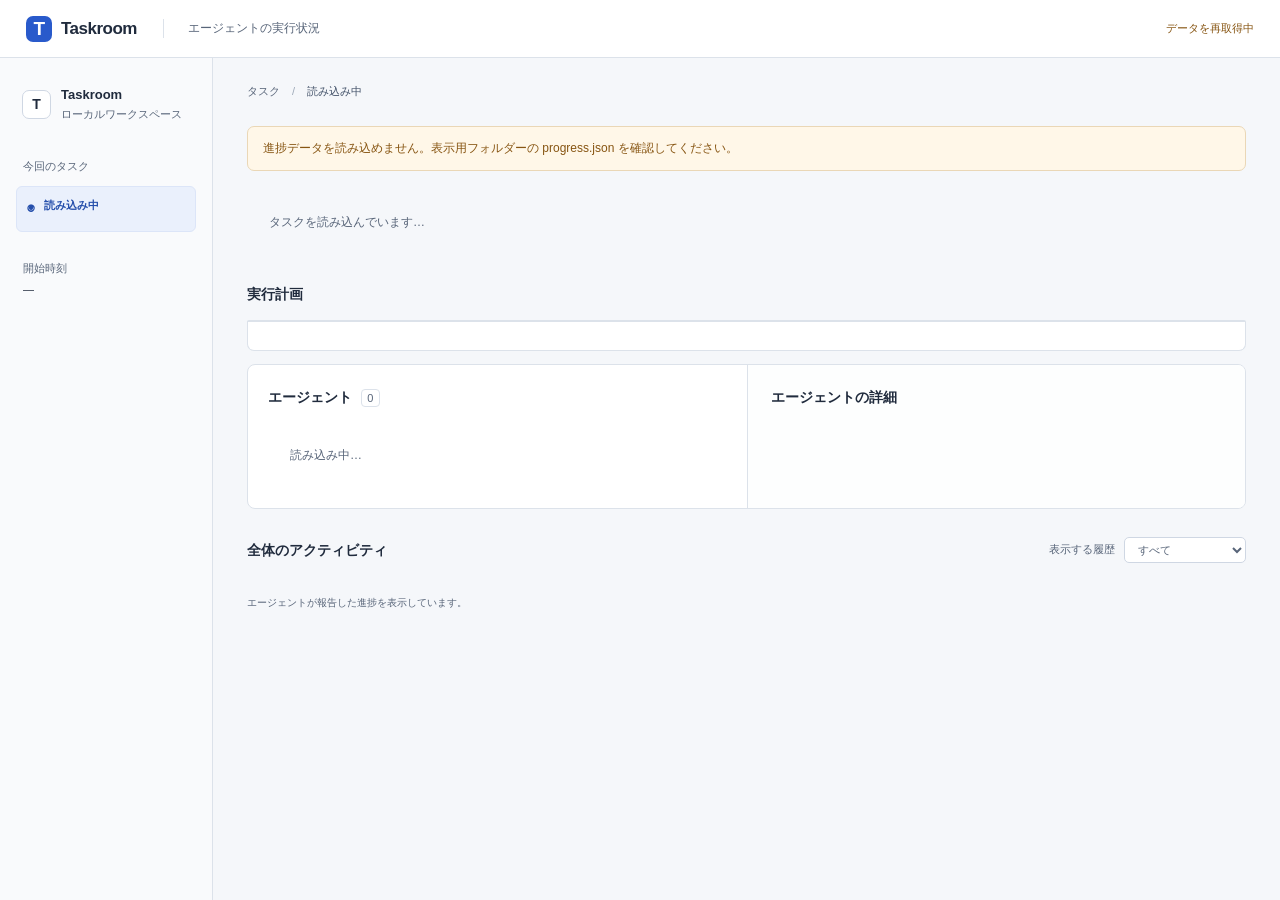
==== skills/task-dashboard/assets/index.html @ 4252da2f "長時間タスク向けの共通ダッシュボードSkillを追加" ====
<!doctype html>
<html lang="ja">
<head>
  <meta charset="utf-8">
  <meta name="viewport" content="width=device-width,initial-scale=1">
  <meta name="color-scheme" content="light">
  <title>Taskroom — タスクの実行状況</title>
  <link rel="icon" href="data:image/svg+xml,%3Csvg xmlns='http://www.w3.org/2000/svg' viewBox='0 0 32 32'%3E%3Crect width='32' height='32' rx='8' fill='%23295acb'/%3E%3Cpath d='M9 10h14M16 10v14' stroke='white' stroke-width='3'/%3E%3C/svg%3E">
  <link rel="stylesheet" href="./styles.css">
  <script type="module" src="./app.mjs"></script>
</head>
<body>
  <a class="skip-link" href="#main">メインコンテンツへ</a>
  <header class="topbar">
    <a class="brand" href="./" aria-label="Taskroom"><span class="brand-mark" aria-hidden="true">T</span>Taskroom</a>
    <span class="topbar-context">エージェントの実行状況</span>
    <span class="connection-label" id="connection-label">読み込み中</span>
  </header>
  <div class="workspace">
    <aside class="sidebar" aria-label="実行の情報">
      <div class="workspace-label"><span class="project-mark" aria-hidden="true">T</span><div>Taskroom<small>ローカルワークスペース</small></div></div>
      <div class="sidebar-section"><span class="section-label">今回のタスク</span><div class="run-selected"><span aria-hidden="true">◉</span><div><span id="sidebar-title">読み込み中</span><small id="run-id"></small></div></div></div>
      <dl class="run-meta"><div><dt>開始時刻</dt><dd id="start-time">—</dd></div></dl>
    </aside>
    <main id="main" tabindex="-1">
      <div class="breadcrumb">タスク <span aria-hidden="true">/</span> <strong id="breadcrumb-run">読み込み中</strong></div>
      <div id="connection-notice" role="status" aria-live="polite" hidden></div>
      <div id="overview"><p class="empty-history">タスクを読み込んでいます…</p></div>
      <section class="plan-section" aria-labelledby="plan-title"><div class="section-heading"><h2 id="plan-title">実行計画</h2><span id="task-count" class="muted"></span></div><div id="phases" class="phase-strip"></div><div id="phase-detail" class="phase-detail"></div></section>
      <div class="work-grid">
        <section class="agents-section" aria-labelledby="agents-title"><div class="section-heading"><h2 id="agents-title">エージェント <span class="count" id="agent-count">0</span></h2></div><div id="agent-list" class="agent-list"><p class="empty-history">読み込み中…</p></div></section>
        <section class="inspector" aria-labelledby="inspector-title" id="inspector"><h2 id="inspector-title">エージェントの詳細</h2></section>
      </div>
      <section class="activity-section" aria-labelledby="activity-title"><div class="section-heading"><h2 id="activity-title">全体のアクティビティ</h2><label class="filter-label">表示する履歴 <select id="activity-filter"><option value="all">すべて</option><option value="milestone">節目</option><option value="issues">確認・エラー</option></select></label></div><div id="activity"></div></section>
      <footer class="page-footer">エージェントが報告した進捗を表示しています。</footer>
    </main>
  </div>
  <div id="announcement" class="sr-only" role="status" aria-live="polite"></div>
  <noscript>この画面の表示にはJavaScriptが必要です。</noscript>
</body>
</html>
---- skills/task-dashboard/assets/styles.css ----
:root{--canvas:#f5f7fa;--surface:#fff;--ink:#202b3d;--muted:#586579;--line:#dce2ea;--blue:#295acb;--blue-bg:#eef3ff;--good:#26734c;--good-bg:#edf7f0;--warning:#875512;--warning-bg:#fff7e8;--danger:#af3541;--danger-bg:#fff1f2;--font:-apple-system,BlinkMacSystemFont,"Hiragino Kaku Gothic ProN","Yu Gothic",sans-serif}
*{box-sizing:border-box}body{margin:0;background:var(--canvas);color:var(--ink);font:13px/1.6 var(--font);-webkit-font-smoothing:antialiased}button,select{font:inherit;color:inherit}button,a,select{-webkit-tap-highlight-color:transparent}button,select{cursor:pointer}button{background:var(--surface);border:1px solid var(--line);border-radius:6px}button:hover{background:#f2f5fa}button:focus-visible,a:focus-visible,select:focus-visible,summary:focus-visible{outline:3px solid #7498ee;outline-offset:3px}a{color:var(--blue)}h1,h2,h3,p{margin:0}h2{font-size:14px;font-weight:650}h3{font-size:12px;font-weight:600}button:disabled{cursor:default}small{font-size:11px}dl,dd{margin:0}strong{font-weight:600}.muted{color:var(--muted)}.small{font-size:11px}.sr-only{position:absolute;width:1px;height:1px;padding:0;margin:-1px;overflow:hidden;clip:rect(0,0,0,0);white-space:nowrap;border:0}.skip-link{position:fixed;top:-80px;left:15px;z-index:10;background:white;padding:10px}.skip-link:focus{top:8px}.topbar{height:58px;display:flex;align-items:center;padding:0 26px;gap:26px;background:var(--surface);border-bottom:1px solid var(--line)}.brand{display:flex;align-items:center;gap:9px;color:var(--ink);text-decoration:none;font-size:17px;font-weight:700;letter-spacing:-.5px}.brand-mark{width:26px;height:26px;border-radius:7px;background:var(--blue);color:white;text-align:center;line-height:26px;font-size:19px}.topbar-context{border-left:1px solid var(--line);padding-left:24px;font-size:12px;color:var(--muted)}.workspace{display:grid;grid-template-columns:213px minmax(0,1fr);min-height:calc(100vh - 58px)}.sidebar{background:#f9fafc;border-right:1px solid var(--line);padding:27px 16px 24px;display:flex;flex-direction:column}.workspace-label{display:flex;gap:10px;align-items:center;font-weight:600;font-size:13px;margin:0 6px 35px}.workspace-label small{display:block;color:var(--muted);font-weight:400;font-size:11px}.project-mark{border:1px solid #cfd7e3;border-radius:7px;width:29px;height:29px;display:grid;place-items:center;font-size:14px;background:white}.section-label{display:block;font-size:11px;color:var(--muted);margin:0 7px 10px}.run-selected{display:flex;gap:9px;background:#eaf0fc;border:1px solid #dce5f8;border-radius:6px;padding:10px;color:#244eab;font-size:11px;font-weight:600}.run-selected>span{font-size:15px}.run-selected small{display:block;color:var(--muted);font-size:11px;font-weight:400;margin-top:3px}.run-meta{margin:28px 7px}.run-meta>div{margin-bottom:19px}.run-meta dt{font-size:11px;color:var(--muted);margin-bottom:3px}.run-meta dd{font-size:11px;font-weight:500}main{max-width:1450px;width:100%;padding:25px 34px 26px;margin:0 auto;min-width:0}.breadcrumb{font-size:11px;color:var(--muted);display:flex;gap:12px;align-items:center;margin-bottom:25px}.breadcrumb span{color:#9da9b8}.breadcrumb strong{color:#435269;font-weight:500}.task-heading{display:flex;justify-content:space-between;align-items:flex-start;gap:20px}.task-heading h1{font-size:25px;font-weight:650;letter-spacing:-.9px;line-height:1.5}.task-subtitle{color:var(--muted);font-size:12px;max-width:690px;margin-top:8px;line-height:1.85}.run-summary{display:flex;gap:20px;align-items:center;margin-top:18px}.summary-item{display:flex;gap:7px;align-items:baseline;font-size:11px;color:var(--muted)}.summary-item strong{font-variant-numeric:tabular-nums;color:var(--ink);font-size:12px;font-weight:500}.status{display:inline-flex;align-items:center;gap:6px;font-size:11px;padding:3px 8px;border-radius:4px;white-space:nowrap;font-weight:550}.status.good{background:var(--good-bg);color:var(--good)}.status.running{background:var(--blue-bg);color:var(--blue)}.status.warning{background:var(--warning-bg);color:var(--warning)}.status.danger{background:var(--danger-bg);color:var(--danger)}.tiny-dot{display:inline-block;flex-shrink:0;width:6px;height:6px;border-radius:50%;background:currentColor}.health-banner{display:flex;gap:12px;align-items:flex-start;border:1px solid #dae6df;background:#f3f8f5;border-radius:7px;padding:13px 15px;margin-top:23px;min-height:66px}.health-banner.warning{border-color:#ead7b6;background:#fff9ef}.health-banner.danger{border-color:#eacbd0;background:var(--danger-bg)}.health-symbol{color:var(--good);border:1px solid #abcbb7;line-height:16px;width:18px;height:18px;text-align:center;border-radius:50%;font-size:11px;margin-top:1px;flex-shrink:0}.warning .health-symbol{color:var(--warning);border-color:#c8a36b}.danger .health-symbol{color:var(--danger);border-color:#d48e96}.health-banner strong{font-size:12px}.health-banner p{font-size:11px;color:var(--muted);margin-top:2px}.health-banner button{margin-left:auto;flex-shrink:0;align-self:center;font-size:11px;padding:5px 10px;background:transparent;border-color:#d8bf99;color:var(--warning)}.section-heading{display:flex;align-items:center;justify-content:space-between;gap:10px;margin-bottom:15px}.section-heading>.muted{font-size:11px}.plan-section{margin-top:29px}.phase-strip{display:grid;grid-auto-flow:column;grid-auto-columns:minmax(85px,1fr);border:1px solid var(--line);border-radius:7px 7px 0 0;overflow-y:hidden;overflow-x:auto;background:white}.phase-button{position:relative;display:flex;gap:9px;align-items:center;border:0;border-radius:0;padding:14px 13px;text-align:left;min-width:0}.phase-button+button{border-left:1px solid var(--line)}.phase-button[aria-pressed=true]{background:var(--blue-bg)}.phase-button.current::after{content:"";position:absolute;bottom:0;left:0;right:0;height:3px;background:var(--blue)}.phase-number{width:21px;height:21px;display:grid;place-items:center;border:1px solid #cfd7e1;border-radius:50%;color:#748194;flex-shrink:0;font-size:11px}.phase-button.done .phase-number{background:var(--good-bg);color:var(--good);border-color:#c1d8c9}.phase-button.current .phase-number{background:var(--blue);color:white;border-color:var(--blue)}.phase-label{font-size:12px;font-weight:550}.phase-label small{display:block;font-size:10px;color:var(--muted);font-weight:400}.work-grid{display:grid;grid-template-columns:minmax(0,1fr) minmax(0,1fr);border:1px solid var(--line);border-radius:8px;background:white;margin-top:13px;overflow:hidden}.agents-section{padding:21px 20px;min-width:0}.count{display:inline-grid;place-items:center;border:1px solid var(--line);border-radius:4px;font-size:11px;width:19px;height:18px;color:var(--muted);margin-left:5px;font-weight:500}.agent-list{display:flex;flex-direction:column;gap:8px}.agent-row{width:100%;text-align:left;padding:14px 12px;border:1px solid transparent;position:relative;background:white}.agent-row.child{margin-left:19px;width:calc(100% - 19px)}.agent-row.child::before{content:"";position:absolute;left:-12px;top:-10px;height:39px;width:9px;border-left:1px solid #d2dae6;border-bottom:1px solid #d2dae6;border-bottom-left-radius:4px}.agent-row[aria-pressed=true]{border-color:#c6d5f5;background:#f4f7ff}.agent-row[aria-pressed=true]::after{content:"";position:absolute;left:-1px;top:11px;bottom:11px;width:3px;background:var(--blue);border-radius:2px}.agent-top{display:flex;gap:9px;align-items:center}.avatar{height:29px;width:29px;border:1px solid #d6deec;background:#f5f7fb;border-radius:7px;display:grid;place-items:center;font-size:11px;font-weight:600;color:#566983;flex-shrink:0}.avatar.manager{color:#4c5c8c;background:#eef0f9}.agent-name{font-size:12px;font-weight:600}.agent-role{font-size:11px;color:var(--muted);margin-top:1px}.agent-top .status{margin-left:auto;font-size:10px;padding:2px 6px}.agent-model{margin:10px 0 0 38px;color:var(--muted);font-size:11px;display:flex;align-items:center;gap:6px}.model-symbol{font-size:12px;color:#71809a}.agent-age{margin-left:auto;font-variant-numeric:tabular-nums}.agent-current{font-size:11px;color:#4c5b70;margin:8px 0 0 38px;line-height:1.8}.inspector{border-left:1px solid var(--line);padding:21px 23px;background:#fdfefe;min-width:0}.inspector-header{display:flex;gap:10px;align-items:center}.inspector-header h2{font-size:14px}.inspector-header p{font-size:11px;color:var(--muted)}.inspector-header .status{margin-left:auto;font-size:10px}.work-label{font-size:11px;color:var(--muted);margin-bottom:7px}.current-work{font-size:12px;line-height:1.9}.history-heading{display:flex;justify-content:space-between;margin:19px 0 12px;border-top:1px solid var(--line);padding-top:17px}.history-heading span{font-size:11px;color:var(--muted)}.agent-history{padding:0;list-style:none;margin:0}.agent-history li{display:grid;grid-template-columns:37px 1fr;gap:10px;padding:0 0 15px;position:relative}.agent-history li:not(:last-child)::before{content:"";position:absolute;left:46px;top:13px;bottom:-1px;border-left:1px solid var(--line)}.agent-history time{font-size:10px;color:var(--muted);font-variant-numeric:tabular-nums;padding-top:1px}.history-item{position:relative;padding-left:13px}.history-item::before{content:"";position:absolute;left:-3px;top:6px;width:6px;height:6px;background:#a0aec1;border-radius:50%;outline:3px solid #fdfefe}.agent-history li:first-child .history-item::before{background:var(--blue)}.history-item strong{display:block;font-size:11px;font-weight:500}.history-item p{font-size:11px;line-height:1.75;color:var(--muted);margin-top:3px}.deliverables{border-top:1px solid var(--line);padding-top:13px;margin-top:3px}.deliverables summary{font-size:11px;color:var(--muted);cursor:pointer}.deliverables ul{padding-left:18px;font-size:11px;color:var(--muted);line-height:2}.activity-section{margin-top:28px}.filter-label{display:flex;align-items:center;gap:9px;font-size:11px;color:var(--muted)}select{background:white;border:1px solid #cfd7e3;border-radius:5px;padding:5px 25px 5px 9px;font-size:11px}.activity-list{background:white;border:1px solid var(--line);border-radius:7px;overflow:hidden}.activity-row{display:grid;grid-template-columns:53px 110px 1fr 55px;align-items:start;gap:13px;padding:11px 14px;font-size:11px}.activity-row+.activity-row{border-top:1px solid #edf0f5}.activity-row time{font-size:11px;color:var(--muted);font-variant-numeric:tabular-nums}.activity-actor{color:var(--muted);font-size:11px}.activity-message{display:flex;align-items:baseline;gap:9px;min-width:0}.activity-message strong{font-weight:500}.activity-message p{font-size:11px;color:var(--muted);white-space:nowrap;text-overflow:ellipsis;overflow:hidden}.event-kind{font-size:10px;text-align:right;color:var(--muted)}.event-kind.error{color:var(--danger)}.event-kind.warning{color:var(--warning)}.empty-history{padding:22px;font-size:12px;color:var(--muted)}.page-footer{display:flex;justify-content:space-between;color:var(--muted);font-size:10px;padding:17px 0 22px;gap:12px}
@media(min-width:1550px){main{padding-left:48px;padding-right:48px}.task-heading h1{font-size:27px}.work-grid{grid-template-columns:1fr 1fr}.agent-row{padding:17px 15px}.inspector{padding:23px 28px}}
@media(max-width:1200px){.workspace{grid-template-columns:180px minmax(0,1fr)}main{padding:23px}.sidebar{padding-left:12px;padding-right:12px}.phase-button{padding:12px 9px;gap:6px}.phase-label{font-size:11px}.agents-section{padding:18px 13px}.inspector{padding:18px}.agent-top{gap:6px}.agent-top .status{font-size:10px}.agent-current,.agent-model{margin-left:35px}.activity-message{display:block}.activity-message p{margin-top:2px}}
@media(max-width:980px){.workspace{grid-template-columns:1fr}.sidebar{display:none}.topbar{padding:0 22px}.work-grid{grid-template-columns:1fr 1fr}.task-subtitle{max-width:570px}.phase-label small{font-size:10px}}
@media(max-width:680px){body{font-size:12px}.topbar{height:52px;padding:0 16px;gap:12px}.topbar-context{display:none}main{padding:20px 16px}.breadcrumb{margin-bottom:18px;font-size:11px}.task-heading h1{font-size:22px}.task-subtitle{font-size:11px}.task-heading{gap:10px}.task-heading>.status{margin-top:5px}.run-summary{flex-wrap:wrap;gap:9px 16px}.summary-item{font-size:11px}.summary-item strong{font-size:11px}.health-banner{padding:12px;gap:9px;flex-wrap:wrap}.health-banner>div{flex:1;min-width:180px}.health-banner button{margin-left:27px}.phase-button{display:flex;flex-direction:column;align-items:center;gap:6px;padding:12px 3px}.phase-label{font-size:11px;text-align:center}.phase-label small{font-size:10px}.work-grid{grid-template-columns:1fr;margin-top:8px}.agents-section{padding:18px 15px}.inspector{border-left:0;border-top:1px solid var(--line);padding:20px}.activity-row{grid-template-columns:36px 78px 1fr;gap:8px;padding:11px}.activity-message strong{font-size:11px}.activity-message p{white-space:normal;font-size:10px}.activity-actor{font-size:10px}.event-kind{display:none}.page-footer{flex-direction:column;gap:3px}.filter-label{font-size:10px}.filter-label select{max-width:95px}.inspector-header .status{font-size:11px}.agent-top .status{font-size:11px}}
@media(prefers-reduced-motion:reduce){*{scroll-behavior:auto!important}}

.phase-detail{background:#fff;border:1px solid var(--line);border-top:0;border-radius:0 0 7px 7px;padding:13px 16px 15px}.phase-detail h3{font-size:11px;color:var(--muted);font-weight:500;margin-bottom:9px}.phase-work-list{list-style:none;padding:0;margin:0;display:grid;grid-template-columns:repeat(auto-fit,minmax(165px,1fr));gap:10px 24px}.phase-work-item{display:flex;align-items:baseline;gap:7px;font-size:11px;flex-wrap:wrap}.phase-work-item:has(>.phase-work-list){display:block}.phase-work-item>strong{font-size:11px;font-weight:550}.phase-work-item .phase-work-list{display:flex;flex-direction:column;gap:6px;margin-top:7px}.work-symbol{font-size:10px;color:#738197}.completed>.work-symbol{color:var(--good)}.running>.work-symbol{color:var(--blue)}.waiting>.work-symbol{color:var(--warning)}.failed>.work-symbol{color:var(--danger)}.failed>.work-state{color:var(--danger)}.work-state{font-size:10px;color:var(--muted);margin-left:auto}.phase-work-item:has(>.phase-work-list)+.phase-work-item:not(:has(>.phase-work-list)){align-content:start}.phase-work-item:has(>.phase-work-list)+.phase-work-item:not(:has(>.phase-work-list)) .work-state{margin-left:0}.inspector-meta{display:flex;flex-wrap:wrap;gap:12px 22px;margin:17px 0 20px;padding:0 0 15px;border-bottom:1px solid var(--line)}.inspector-meta dt{font-size:10px;color:var(--muted);margin-bottom:4px}.inspector-meta dd{font-size:11px;font-variant-numeric:tabular-nums}.launch-label{display:inline-block;color:#5c6475;border:1px solid #dce2ea;border-radius:3px;font-size:9px;padding:0 4px;margin-left:7px}.agent-issue{font-size:11px;padding:9px 11px;background:var(--warning-bg);color:var(--warning);border-radius:5px;margin:12px 0 6px}.agent-issue.danger{background:var(--danger-bg);color:var(--danger)}
@media(max-width:680px){.phase-strip{grid-auto-columns:minmax(66px,1fr)}.phase-detail{padding:12px}.phase-work-list{grid-template-columns:1fr;gap:12px}.phase-work-item .phase-work-list{padding-left:10px}.launch-label{font-size:9px}.agent-role{font-size:10px}.inspector-meta{gap:10px 18px}}

.connection-label{margin-left:auto;font-size:11px;color:var(--good)}.connection-label.offline{color:var(--warning)}.connection-notice{border:1px solid #ead7b6;background:var(--warning-bg);color:var(--warning);padding:12px 15px;border-radius:7px;margin-bottom:20px;font-size:12px}.connection-notice[hidden]{display:none}.agent-row.child{margin-left:calc(19px * var(--depth,1));width:calc(100% - 19px * var(--depth,1))}.agent-name,.agent-role,.agent-model,.current-work,.task-subtitle,.phase-work-item,.history-item,.activity-message{overflow-wrap:anywhere}.agent-top>div{min-width:0}.agent-model{flex-wrap:wrap}.agent-history{max-height:420px;overflow-y:auto}.phase-detail>.empty-history{padding:6px 0}.status{flex-shrink:0}

.agent-row[data-depth="0"]{--depth:0}.agent-row[data-depth="1"]{--depth:1}.agent-row[data-depth="2"]{--depth:2}.agent-row[data-depth="3"]{--depth:3}.agent-row[data-depth="4"]{--depth:4}

.status.neutral{background:#eef1f5;color:var(--muted)}
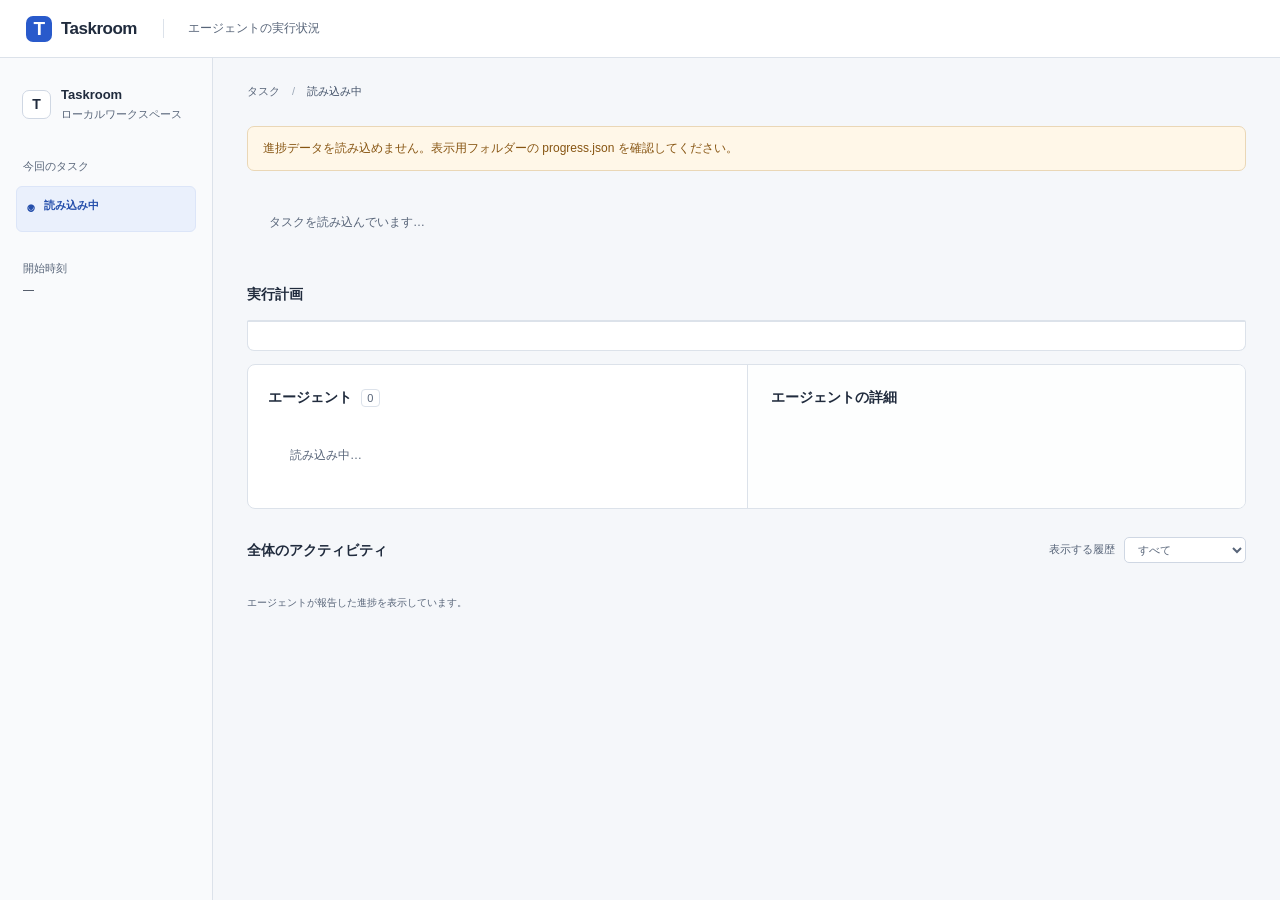
==== commit ae1f001f: "ダッシュボードの子エージェント更新と進捗表示を修正" ====
--- a/skills/task-dashboard/assets/index.html
+++ b/skills/task-dashboard/assets/index.html
@@ -14,7 +14,6 @@
   <header class="topbar">
     <a class="brand" href="./" aria-label="Taskroom"><span class="brand-mark" aria-hidden="true">T</span>Taskroom</a>
     <span class="topbar-context">エージェントの実行状況</span>
-    <span class="connection-label" id="connection-label">読み込み中</span>
   </header>
   <div class="workspace">
     <aside class="sidebar" aria-label="実行の情報">
--- a/skills/task-dashboard/assets/styles.css
+++ b/skills/task-dashboard/assets/styles.css
@@ -9,8 +9,13 @@
 .phase-detail{background:#fff;border:1px solid var(--line);border-top:0;border-radius:0 0 7px 7px;padding:13px 16px 15px}.phase-detail h3{font-size:11px;color:var(--muted);font-weight:500;margin-bottom:9px}.phase-work-list{list-style:none;padding:0;margin:0;display:grid;grid-template-columns:repeat(auto-fit,minmax(165px,1fr));gap:10px 24px}.phase-work-item{display:flex;align-items:baseline;gap:7px;font-size:11px;flex-wrap:wrap}.phase-work-item:has(>.phase-work-list){display:block}.phase-work-item>strong{font-size:11px;font-weight:550}.phase-work-item .phase-work-list{display:flex;flex-direction:column;gap:6px;margin-top:7px}.work-symbol{font-size:10px;color:#738197}.completed>.work-symbol{color:var(--good)}.running>.work-symbol{color:var(--blue)}.waiting>.work-symbol{color:var(--warning)}.failed>.work-symbol{color:var(--danger)}.failed>.work-state{color:var(--danger)}.work-state{font-size:10px;color:var(--muted);margin-left:auto}.phase-work-item:has(>.phase-work-list)+.phase-work-item:not(:has(>.phase-work-list)){align-content:start}.phase-work-item:has(>.phase-work-list)+.phase-work-item:not(:has(>.phase-work-list)) .work-state{margin-left:0}.inspector-meta{display:flex;flex-wrap:wrap;gap:12px 22px;margin:17px 0 20px;padding:0 0 15px;border-bottom:1px solid var(--line)}.inspector-meta dt{font-size:10px;color:var(--muted);margin-bottom:4px}.inspector-meta dd{font-size:11px;font-variant-numeric:tabular-nums}.launch-label{display:inline-block;color:#5c6475;border:1px solid #dce2ea;border-radius:3px;font-size:9px;padding:0 4px;margin-left:7px}.agent-issue{font-size:11px;padding:9px 11px;background:var(--warning-bg);color:var(--warning);border-radius:5px;margin:12px 0 6px}.agent-issue.danger{background:var(--danger-bg);color:var(--danger)}
 @media(max-width:680px){.phase-strip{grid-auto-columns:minmax(66px,1fr)}.phase-detail{padding:12px}.phase-work-list{grid-template-columns:1fr;gap:12px}.phase-work-item .phase-work-list{padding-left:10px}.launch-label{font-size:9px}.agent-role{font-size:10px}.inspector-meta{gap:10px 18px}}
 
-.connection-label{margin-left:auto;font-size:11px;color:var(--good)}.connection-label.offline{color:var(--warning)}.connection-notice{border:1px solid #ead7b6;background:var(--warning-bg);color:var(--warning);padding:12px 15px;border-radius:7px;margin-bottom:20px;font-size:12px}.connection-notice[hidden]{display:none}.agent-row.child{margin-left:calc(19px * var(--depth,1));width:calc(100% - 19px * var(--depth,1))}.agent-name,.agent-role,.agent-model,.current-work,.task-subtitle,.phase-work-item,.history-item,.activity-message{overflow-wrap:anywhere}.agent-top>div{min-width:0}.agent-model{flex-wrap:wrap}.agent-history{max-height:420px;overflow-y:auto}.phase-detail>.empty-history{padding:6px 0}.status{flex-shrink:0}
+.connection-notice{border:1px solid #ead7b6;background:var(--warning-bg);color:var(--warning);padding:12px 15px;border-radius:7px;margin-bottom:20px;font-size:12px}.connection-notice[hidden]{display:none}.agent-row.child{margin-left:calc(19px * var(--depth,1));width:calc(100% - 19px * var(--depth,1))}.agent-name,.agent-role,.agent-model,.current-work,.task-subtitle,.phase-work-item,.history-item,.activity-message{overflow-wrap:anywhere}.agent-top>div{min-width:0}.agent-model{flex-wrap:wrap}.agent-history{max-height:420px;overflow-y:auto}.phase-detail>.empty-history{padding:6px 0}.status{flex-shrink:0}
 
 .agent-row[data-depth="0"]{--depth:0}.agent-row[data-depth="1"]{--depth:1}.agent-row[data-depth="2"]{--depth:2}.agent-row[data-depth="3"]{--depth:3}.agent-row[data-depth="4"]{--depth:4}
 
 .status.neutral{background:#eef1f5;color:var(--muted)}
+
+.agent-spinner{display:inline-block;width:10px;height:10px;flex-shrink:0;border:1.5px solid currentColor;border-right-color:transparent;border-radius:50%;animation:agent-spin .9s linear infinite}
+@keyframes agent-spin{to{transform:rotate(360deg)}}
+.phase-detail-heading{display:flex;align-items:baseline;justify-content:space-between;gap:12px;flex-wrap:wrap}.phase-work-count{font-size:12px;color:var(--muted,#68717d);white-space:nowrap}
+@media(prefers-reduced-motion:reduce){.agent-spinner{animation:none;border-right-color:currentColor}}
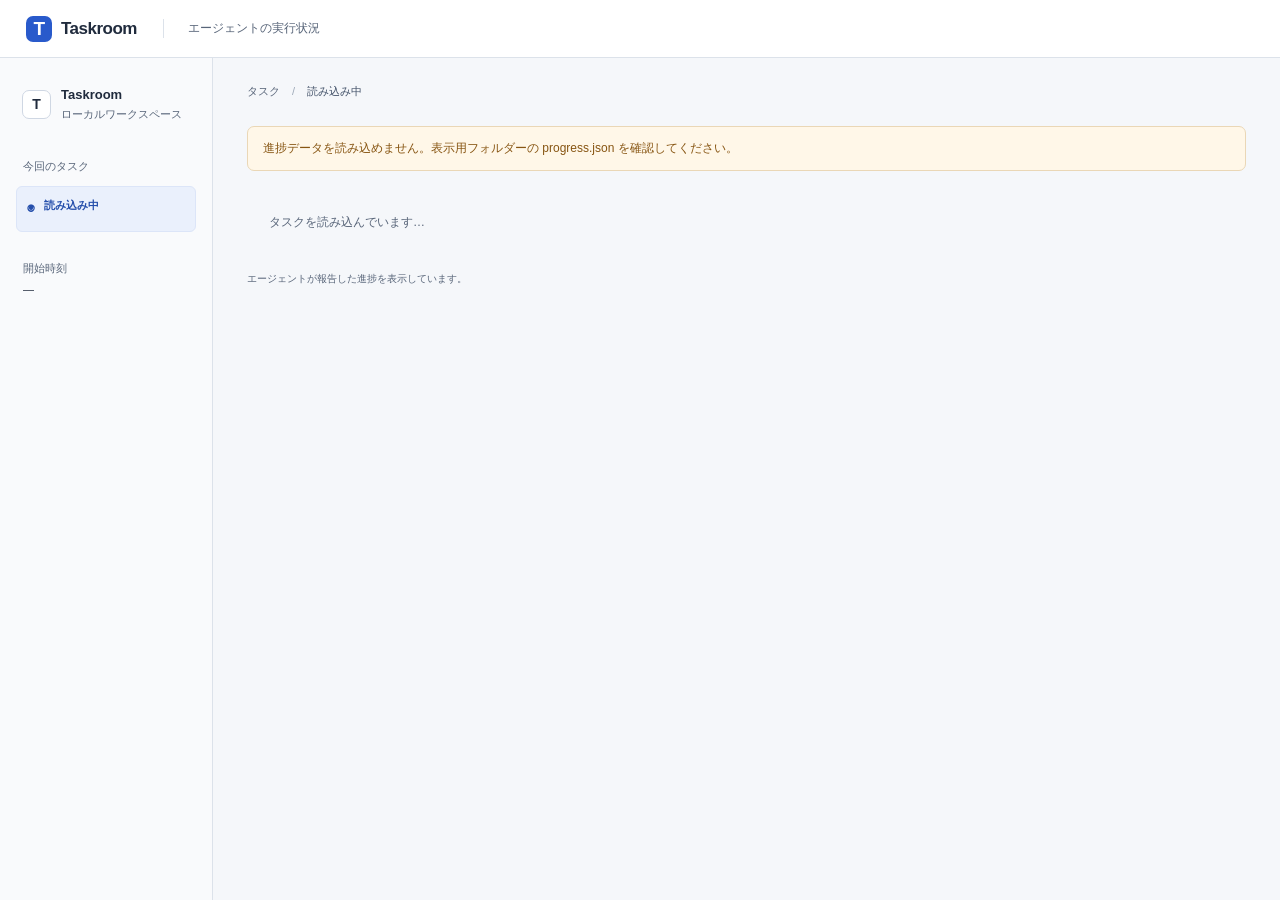
==== commit d64b54c5: "Goで複数タスクの共有ダッシュボードを実装" ====
--- a/skills/task-dashboard/assets/index.html
+++ b/skills/task-dashboard/assets/index.html
@@ -1,5 +1,5 @@
 <!doctype html>
-<html lang="ja">
+<html lang="ja" data-dashboard-mode="standalone">
 <head>
   <meta charset="utf-8">
   <meta name="viewport" content="width=device-width,initial-scale=1">
@@ -18,19 +18,22 @@
   <div class="workspace">
     <aside class="sidebar" aria-label="実行の情報">
       <div class="workspace-label"><span class="project-mark" aria-hidden="true">T</span><div>Taskroom<small>ローカルワークスペース</small></div></div>
-      <div class="sidebar-section"><span class="section-label">今回のタスク</span><div class="run-selected"><span aria-hidden="true">◉</span><div><span id="sidebar-title">読み込み中</span><small id="run-id"></small></div></div></div>
-      <dl class="run-meta"><div><dt>開始時刻</dt><dd id="start-time">—</dd></div></dl>
+      <nav id="task-navigation" aria-label="タスク一覧" hidden><span class="section-label">タスク</span><p id="index-notice" class="index-notice" role="status" hidden></p><div id="task-list"></div></nav>
+      <div id="standalone-information" class="sidebar-section"><span class="section-label">今回のタスク</span><div class="run-selected"><span aria-hidden="true">◉</span><div><span id="sidebar-title">読み込み中</span><small id="run-id"></small></div></div></div>
+      <dl id="standalone-meta" class="run-meta"><div><dt>開始時刻</dt><dd id="start-time">—</dd></div></dl>
     </aside>
     <main id="main" tabindex="-1">
       <div class="breadcrumb">タスク <span aria-hidden="true">/</span> <strong id="breadcrumb-run">読み込み中</strong></div>
       <div id="connection-notice" role="status" aria-live="polite" hidden></div>
       <div id="overview"><p class="empty-history">タスクを読み込んでいます…</p></div>
+      <div id="task-content" hidden>
       <section class="plan-section" aria-labelledby="plan-title"><div class="section-heading"><h2 id="plan-title">実行計画</h2><span id="task-count" class="muted"></span></div><div id="phases" class="phase-strip"></div><div id="phase-detail" class="phase-detail"></div></section>
       <div class="work-grid">
         <section class="agents-section" aria-labelledby="agents-title"><div class="section-heading"><h2 id="agents-title">エージェント <span class="count" id="agent-count">0</span></h2></div><div id="agent-list" class="agent-list"><p class="empty-history">読み込み中…</p></div></section>
         <section class="inspector" aria-labelledby="inspector-title" id="inspector"><h2 id="inspector-title">エージェントの詳細</h2></section>
       </div>
       <section class="activity-section" aria-labelledby="activity-title"><div class="section-heading"><h2 id="activity-title">全体のアクティビティ</h2><label class="filter-label">表示する履歴 <select id="activity-filter"><option value="all">すべて</option><option value="milestone">節目</option><option value="issues">確認・エラー</option></select></label></div><div id="activity"></div></section>
+      </div>
       <footer class="page-footer">エージェントが報告した進捗を表示しています。</footer>
     </main>
   </div>
--- a/skills/task-dashboard/assets/styles.css
+++ b/skills/task-dashboard/assets/styles.css
@@ -19,3 +19,8 @@
 @keyframes agent-spin{to{transform:rotate(360deg)}}
 .phase-detail-heading{display:flex;align-items:baseline;justify-content:space-between;gap:12px;flex-wrap:wrap}.phase-work-count{font-size:12px;color:var(--muted,#68717d);white-space:nowrap}
 @media(prefers-reduced-motion:reduce){.agent-spinner{animation:none;border-right-color:currentColor}}
+
+[hidden]{display:none!important}.task-link{display:block;width:100%;text-align:left;border:1px solid transparent;background:transparent;padding:11px 10px;margin-bottom:5px}.task-link[aria-current=page]{background:#eaf0fc;border-color:#dce5f8}.task-link-title{display:block;font-size:12px;font-weight:550;overflow-wrap:anywhere}.task-link-meta{display:flex;justify-content:space-between;align-items:center;gap:8px;margin-top:7px;font-size:10px;color:var(--muted);font-variant-numeric:tabular-nums}.task-state.running{color:var(--blue)}.task-state.good{color:var(--good)}.task-state.warning{color:var(--warning)}.task-state.danger{color:var(--danger)}.task-unavailable,.index-notice{display:block;font-size:10px;color:var(--warning);margin-top:6px}.index-notice{padding:8px}.task-list-empty{color:var(--muted);font-size:11px;padding:10px}.dashboard-empty{padding:30px 0 60px}.dashboard-empty h1{font-size:24px}.dashboard-empty p{margin-top:12px;color:var(--muted)}.workspace-compact{display:flex;align-items:center;gap:6px;min-width:0;font-size:10px;color:var(--muted);overflow-wrap:anywhere}.agent-row>.workspace-compact{margin:8px 0 0 38px}.workspace-compact>span:nth-child(2){min-width:0;overflow-wrap:anywhere}.checkout-tag{font-size:9px;border:1px solid #cfd9e8;border-radius:3px;padding:0 4px;flex-shrink:0;color:#4a5f7c}.task-workspace{margin-top:12px;display:flex;align-items:baseline;flex-wrap:wrap;gap:5px 14px;color:var(--muted)}.task-cwd{font-family:ui-monospace,SFMono-Regular,Menlo,monospace;font-size:10px;overflow-wrap:anywhere;user-select:text}.workspace-details{margin:0 0 20px;padding-bottom:15px;border-bottom:1px solid var(--line);display:grid;gap:9px}.workspace-details dt{color:var(--muted);font-size:10px}.workspace-details dd{font-size:11px;overflow-wrap:anywhere;user-select:text}.workspace-details>div:first-child dd,.workspace-details>div:nth-child(2) dd{font-family:ui-monospace,SFMono-Regular,Menlo,monospace}.workspace-unknown{font-size:11px;color:var(--muted);margin-bottom:18px}
+@media(max-width:980px){html[data-dashboard-mode=shared] .sidebar{display:block;border-right:0;border-bottom:1px solid var(--line);padding:14px 22px}html[data-dashboard-mode=shared] .workspace-label{display:none}html[data-dashboard-mode=shared] #task-list{display:flex;gap:8px;overflow-x:auto;padding:2px 3px 7px}html[data-dashboard-mode=shared] .task-link{flex:0 0 190px;margin-bottom:0}html[data-dashboard-mode=shared] .section-label{margin:0 3px 6px}html[data-dashboard-mode=shared] .index-notice{margin:0 0 8px}}
+@media(max-width:680px){html[data-dashboard-mode=shared] .sidebar{padding:12px 13px}.task-workspace{gap:5px}.task-cwd{flex-basis:100%}.agent-row>.workspace-compact{margin-left:35px}.task-link{padding:9px}.workspace-details dd{font-size:11px}}
+@media(max-width:980px){html[data-dashboard-mode=shared] .workspace{grid-template-columns:minmax(0,1fr)}html[data-dashboard-mode=shared] .sidebar{min-width:0}html[data-dashboard-mode=shared] #task-navigation{min-width:0}}
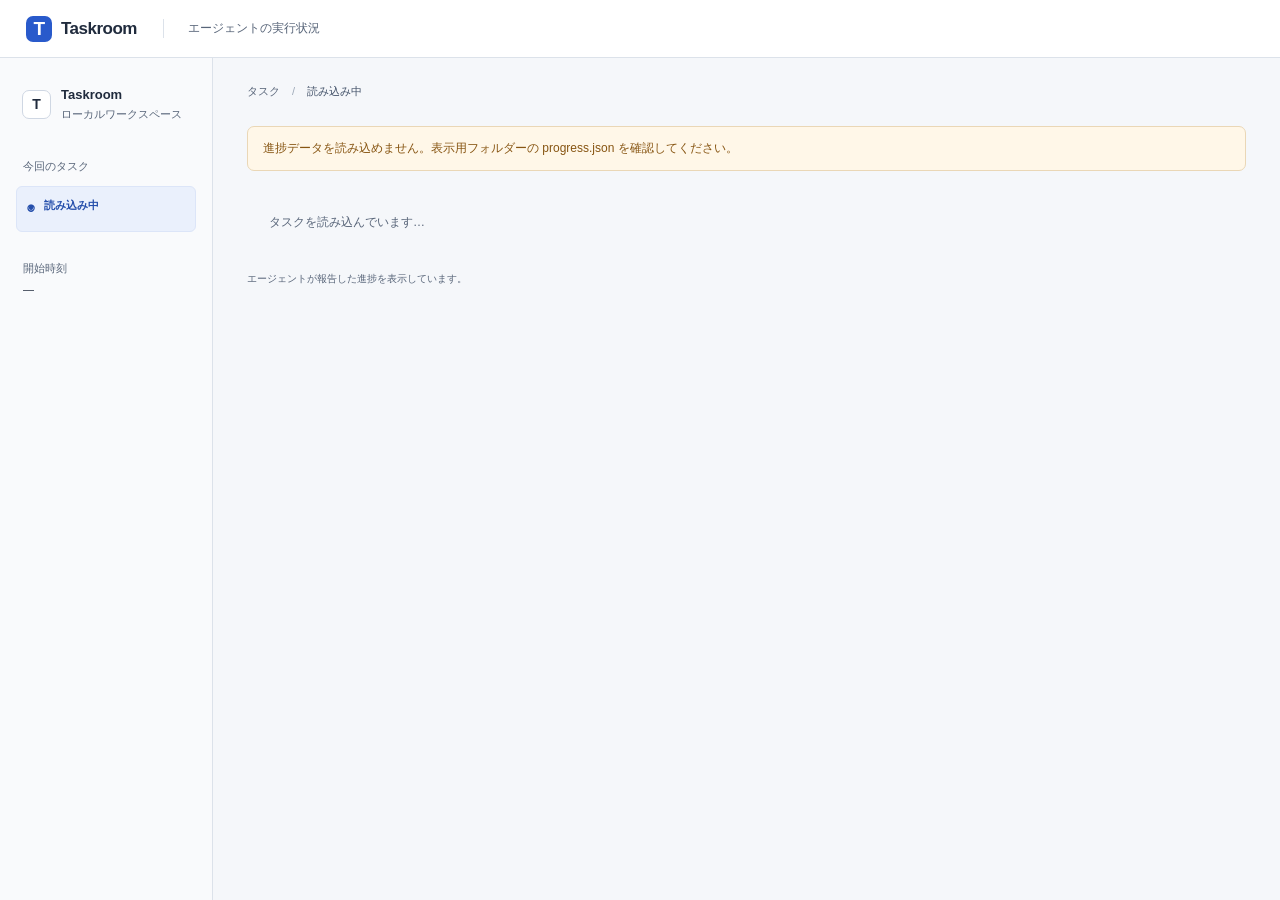
==== commit 684b7dea: "応答終了の状態更新とタスク一覧フィルターを追加" ====
--- a/skills/task-dashboard/assets/index.html
+++ b/skills/task-dashboard/assets/index.html
@@ -18,7 +18,7 @@
   <div class="workspace">
     <aside class="sidebar" aria-label="実行の情報">
       <div class="workspace-label"><span class="project-mark" aria-hidden="true">T</span><div>Taskroom<small>ローカルワークスペース</small></div></div>
-      <nav id="task-navigation" aria-label="タスク一覧" hidden><span class="section-label">タスク</span><p id="index-notice" class="index-notice" role="status" hidden></p><div id="task-list"></div></nav>
+      <nav id="task-navigation" aria-label="タスク一覧" hidden><div class="task-navigation-heading"><span class="section-label">タスク</span><span id="task-list-count" class="task-list-count" role="status" aria-live="polite"></span></div><label class="task-filter-label" for="task-filter">表示するタスク<select id="task-filter"><option value="all">すべて</option><option value="running">実行中</option><option value="attention">確認が必要</option><option value="completed">完了済み</option></select></label><p id="index-notice" class="index-notice" role="status" hidden></p><div id="task-list"></div></nav>
       <div id="standalone-information" class="sidebar-section"><span class="section-label">今回のタスク</span><div class="run-selected"><span aria-hidden="true">◉</span><div><span id="sidebar-title">読み込み中</span><small id="run-id"></small></div></div></div>
       <dl id="standalone-meta" class="run-meta"><div><dt>開始時刻</dt><dd id="start-time">—</dd></div></dl>
     </aside>
--- a/skills/task-dashboard/assets/styles.css
+++ b/skills/task-dashboard/assets/styles.css
@@ -24,3 +24,6 @@
 @media(max-width:980px){html[data-dashboard-mode=shared] .sidebar{display:block;border-right:0;border-bottom:1px solid var(--line);padding:14px 22px}html[data-dashboard-mode=shared] .workspace-label{display:none}html[data-dashboard-mode=shared] #task-list{display:flex;gap:8px;overflow-x:auto;padding:2px 3px 7px}html[data-dashboard-mode=shared] .task-link{flex:0 0 190px;margin-bottom:0}html[data-dashboard-mode=shared] .section-label{margin:0 3px 6px}html[data-dashboard-mode=shared] .index-notice{margin:0 0 8px}}
 @media(max-width:680px){html[data-dashboard-mode=shared] .sidebar{padding:12px 13px}.task-workspace{gap:5px}.task-cwd{flex-basis:100%}.agent-row>.workspace-compact{margin-left:35px}.task-link{padding:9px}.workspace-details dd{font-size:11px}}
 @media(max-width:980px){html[data-dashboard-mode=shared] .workspace{grid-template-columns:minmax(0,1fr)}html[data-dashboard-mode=shared] .sidebar{min-width:0}html[data-dashboard-mode=shared] #task-navigation{min-width:0}}
+
+.task-navigation-heading{display:flex;align-items:baseline;justify-content:space-between;gap:8px;margin:0 7px 10px}.task-navigation-heading .section-label{margin:0}.task-list-count{font-size:10px;color:var(--muted);font-variant-numeric:tabular-nums;white-space:nowrap}.task-filter-label{display:flex;flex-direction:column;gap:5px;margin:0 7px 12px;font-size:10px;color:var(--muted)}.task-filter-label select{width:100%;min-width:0;min-height:32px}
+@media(max-width:980px){html[data-dashboard-mode=shared] .task-navigation-heading{margin:0 3px 8px}html[data-dashboard-mode=shared] .task-navigation-heading .section-label{margin:0}.task-filter-label{flex-direction:row;align-items:center;margin:0 3px 10px;gap:10px}.task-filter-label select{width:auto;max-width:100%}}
